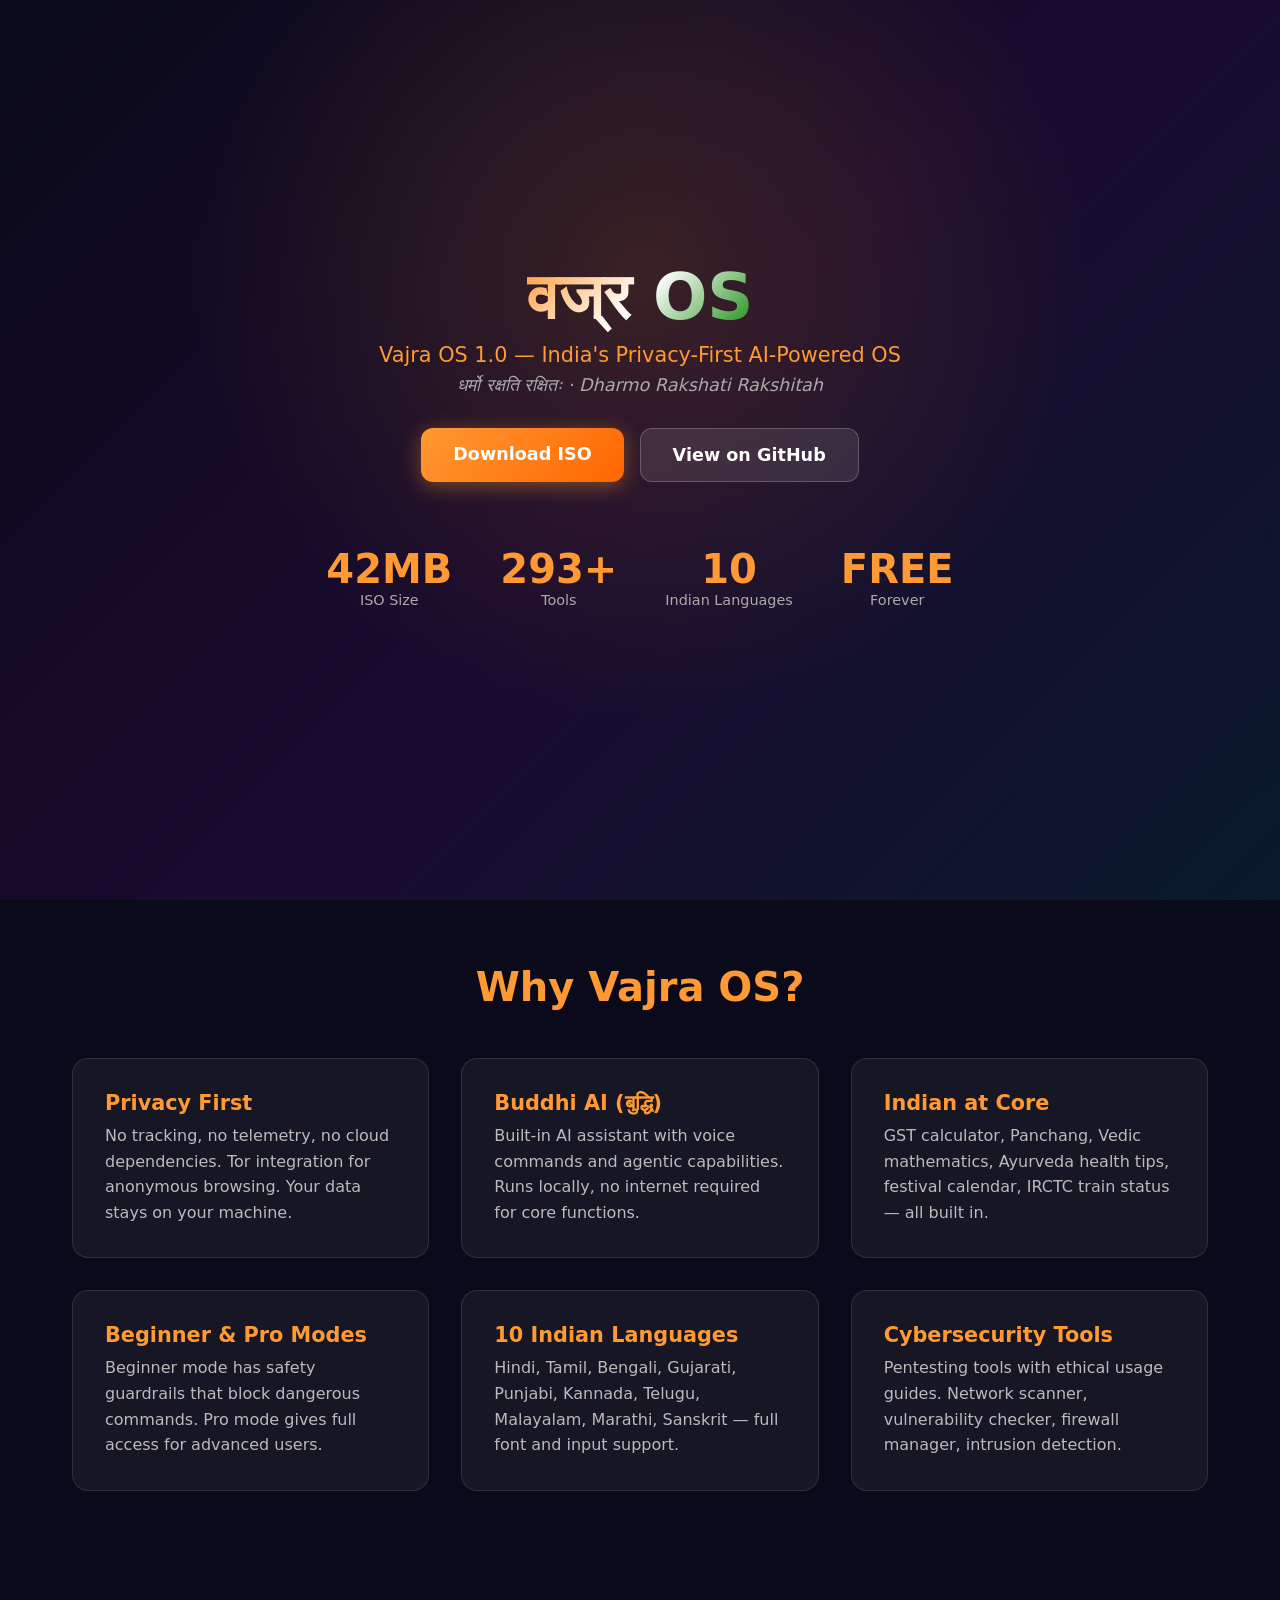
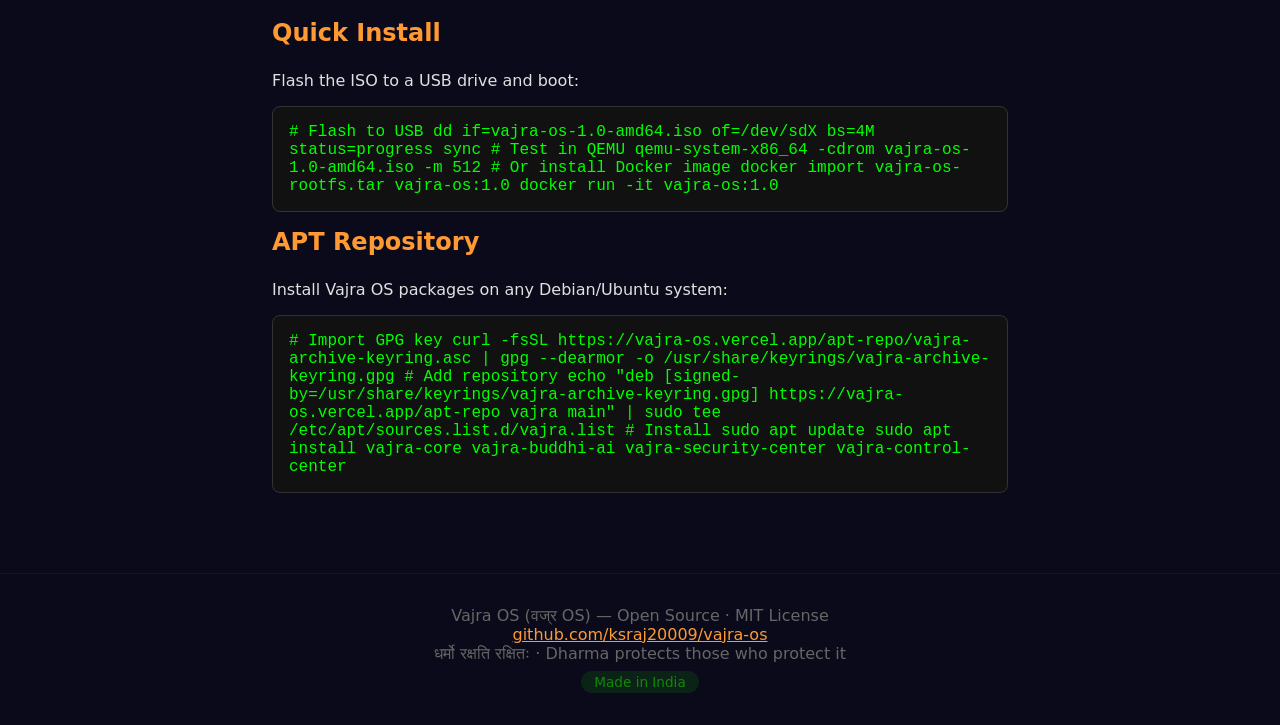
==== web/index.html @ 60f8f5bd "feat: Vajra OS landing page for Vercel deployment — downloads, features, APT repo, install guide" ====
<!DOCTYPE html>
<html lang="en">
<head>
    <meta charset="UTF-8">
    <meta name="viewport" content="width=device-width, initial-scale=1.0">
    <title>Vajra OS — India's Privacy-First AI-Powered OS</title>
    <meta name="description" content="Vajra OS (वज्र OS) — India's privacy-first, AI-powered operating system. Download free, boot anywhere.">
    <style>
        * { margin: 0; padding: 0; box-sizing: border-box; }
        body {
            font-family: 'Segoe UI', system-ui, -apple-system, sans-serif;
            background: #0a0a1a;
            color: #e0e0e0;
            overflow-x: hidden;
        }
        .hero {
            min-height: 100vh;
            display: flex;
            flex-direction: column;
            align-items: center;
            justify-content: center;
            text-align: center;
            background: linear-gradient(135deg, #0a0a1a 0%, #1a0a2e 50%, #0a1a2e 100%);
            position: relative;
        }
        .hero::before {
            content: '';
            position: absolute;
            top: 0; left: 0; right: 0; bottom: 0;
            background: radial-gradient(circle at 50% 30%, rgba(255, 165, 0, 0.15), transparent 50%);
        }
        .logo {
            font-size: 4rem;
            font-weight: 800;
            background: linear-gradient(135deg, #FF9933, #ffffff, #138808);
            -webkit-background-clip: text;
            -webkit-text-fill-color: transparent;
            margin-bottom: 0.5rem;
            z-index: 1;
        }
        .tagline {
            font-size: 1.3rem;
            color: #FF9933;
            margin-bottom: 0.5rem;
            z-index: 1;
        }
        .sanskrit {
            font-size: 1.1rem;
            color: #aaa;
            margin-bottom: 2rem;
            z-index: 1;
            font-style: italic;
        }
        .downloads {
            display: flex;
            gap: 1rem;
            flex-wrap: wrap;
            justify-content: center;
            z-index: 1;
            margin-bottom: 2rem;
        }
        .btn {
            padding: 1rem 2rem;
            border-radius: 12px;
            text-decoration: none;
            font-weight: 600;
            font-size: 1.1rem;
            transition: transform 0.2s, box-shadow 0.2s;
        }
        .btn-primary {
            background: linear-gradient(135deg, #FF9933, #FF6600);
            color: #fff;
            box-shadow: 0 4px 20px rgba(255, 153, 51, 0.4);
        }
        .btn-primary:hover { transform: translateY(-2px); box-shadow: 0 6px 30px rgba(255, 153, 51, 0.6); }
        .btn-secondary {
            background: rgba(255, 255, 255, 0.1);
            color: #fff;
            border: 1px solid rgba(255, 255, 255, 0.2);
        }
        .btn-secondary:hover { background: rgba(255, 255, 255, 0.2); transform: translateY(-2px); }
        .features {
            padding: 4rem 2rem;
            max-width: 1200px;
            margin: 0 auto;
        }
        .features h2 {
            text-align: center;
            font-size: 2.5rem;
            margin-bottom: 3rem;
            color: #FF9933;
        }
        .grid {
            display: grid;
            grid-template-columns: repeat(auto-fit, minmax(280px, 1fr));
            gap: 2rem;
        }
        .card {
            background: rgba(255, 255, 255, 0.05);
            border: 1px solid rgba(255, 255, 255, 0.1);
            border-radius: 16px;
            padding: 2rem;
            transition: border-color 0.3s;
        }
        .card:hover { border-color: #FF9933; }
        .card h3 { color: #FF9933; margin-bottom: 0.5rem; font-size: 1.3rem; }
        .card p { color: #bbb; line-height: 1.6; }
        .stats {
            display: flex;
            justify-content: center;
            gap: 3rem;
            flex-wrap: wrap;
            padding: 2rem;
            z-index: 1;
        }
        .stat { text-align: center; }
        .stat .num { font-size: 2.5rem; font-weight: 800; color: #FF9933; }
        .stat .label { color: #aaa; font-size: 0.9rem; }
        .install {
            padding: 4rem 2rem;
            max-width: 800px;
            margin: 0 auto;
        }
        .install h2 { color: #FF9933; margin-bottom: 1.5rem; }
        .code {
            background: #111;
            border: 1px solid #333;
            border-radius: 8px;
            padding: 1rem;
            font-family: 'Courier New', monospace;
            color: #0f0;
            margin: 1rem 0;
            overflow-x: auto;
        }
        footer {
            text-align: center;
            padding: 2rem;
            color: #666;
            border-top: 1px solid rgba(255, 255, 255, 0.05);
        }
        .badge {
            display: inline-block;
            padding: 0.2rem 0.8rem;
            background: rgba(19, 136, 8, 0.2);
            color: #138808;
            border-radius: 20px;
            font-size: 0.85rem;
            margin-top: 0.5rem;
        }
    </style>
</head>
<body>
    <div class="hero">
        <div class="logo">वज्र OS</div>
        <div class="tagline">Vajra OS 1.0 — India's Privacy-First AI-Powered OS</div>
        <div class="sanskrit">धर्मो रक्षति रक्षितः · Dharmo Rakshati Rakshitah</div>
        <div class="downloads">
            <a href="https://github.com/ksraj20009/vajra-os/releases" class="btn btn-primary">Download ISO</a>
            <a href="https://github.com/ksraj20009/vajra-os" class="btn btn-secondary">View on GitHub</a>
        </div>
        <div class="stats">
            <div class="stat"><div class="num">42MB</div><div class="label">ISO Size</div></div>
            <div class="stat"><div class="num">293+</div><div class="label">Tools</div></div>
            <div class="stat"><div class="num">10</div><div class="label">Indian Languages</div></div>
            <div class="stat"><div class="num">FREE</div><div class="label">Forever</div></div>
        </div>
    </div>

    <div class="features">
        <h2>Why Vajra OS?</h2>
        <div class="grid">
            <div class="card">
                <h3>Privacy First</h3>
                <p>No tracking, no telemetry, no cloud dependencies. Tor integration for anonymous browsing. Your data stays on your machine.</p>
            </div>
            <div class="card">
                <h3>Buddhi AI (बुद्धि)</h3>
                <p>Built-in AI assistant with voice commands and agentic capabilities. Runs locally, no internet required for core functions.</p>
            </div>
            <div class="card">
                <h3>Indian at Core</h3>
                <p>GST calculator, Panchang, Vedic mathematics, Ayurveda health tips, festival calendar, IRCTC train status — all built in.</p>
            </div>
            <div class="card">
                <h3>Beginner & Pro Modes</h3>
                <p>Beginner mode has safety guardrails that block dangerous commands. Pro mode gives full access for advanced users.</p>
            </div>
            <div class="card">
                <h3>10 Indian Languages</h3>
                <p>Hindi, Tamil, Bengali, Gujarati, Punjabi, Kannada, Telugu, Malayalam, Marathi, Sanskrit — full font and input support.</p>
            </div>
            <div class="card">
                <h3>Cybersecurity Tools</h3>
                <p>Pentesting tools with ethical usage guides. Network scanner, vulnerability checker, firewall manager, intrusion detection.</p>
            </div>
        </div>
    </div>

    <div class="install">
        <h2>Quick Install</h2>
        <p>Flash the ISO to a USB drive and boot:</p>
        <div class="code"># Flash to USB
dd if=vajra-os-1.0-amd64.iso of=/dev/sdX bs=4M status=progress
sync

# Test in QEMU
qemu-system-x86_64 -cdrom vajra-os-1.0-amd64.iso -m 512

# Or install Docker image
docker import vajra-os-rootfs.tar vajra-os:1.0
docker run -it vajra-os:1.0</div>
        
        <h2>APT Repository</h2>
        <p>Install Vajra OS packages on any Debian/Ubuntu system:</p>
        <div class="code"># Import GPG key
curl -fsSL https://vajra-os.vercel.app/apt-repo/vajra-archive-keyring.asc | gpg --dearmor -o /usr/share/keyrings/vajra-archive-keyring.gpg

# Add repository
echo "deb [signed-by=/usr/share/keyrings/vajra-archive-keyring.gpg] https://vajra-os.vercel.app/apt-repo vajra main" | sudo tee /etc/apt/sources.list.d/vajra.list

# Install
sudo apt update
sudo apt install vajra-core vajra-buddhi-ai vajra-security-center vajra-control-center</div>
    </div>

    <footer>
        <p>Vajra OS (वज्र OS) — Open Source · MIT License</p>
        <p><a href="https://github.com/ksraj20009/vajra-os" style="color:#FF9933">github.com/ksraj20009/vajra-os</a></p>
        <p>धर्मो रक्षति रक्षितः · Dharma protects those who protect it</p>
        <span class="badge">Made in India</span>
    </footer>
</body>
</html>
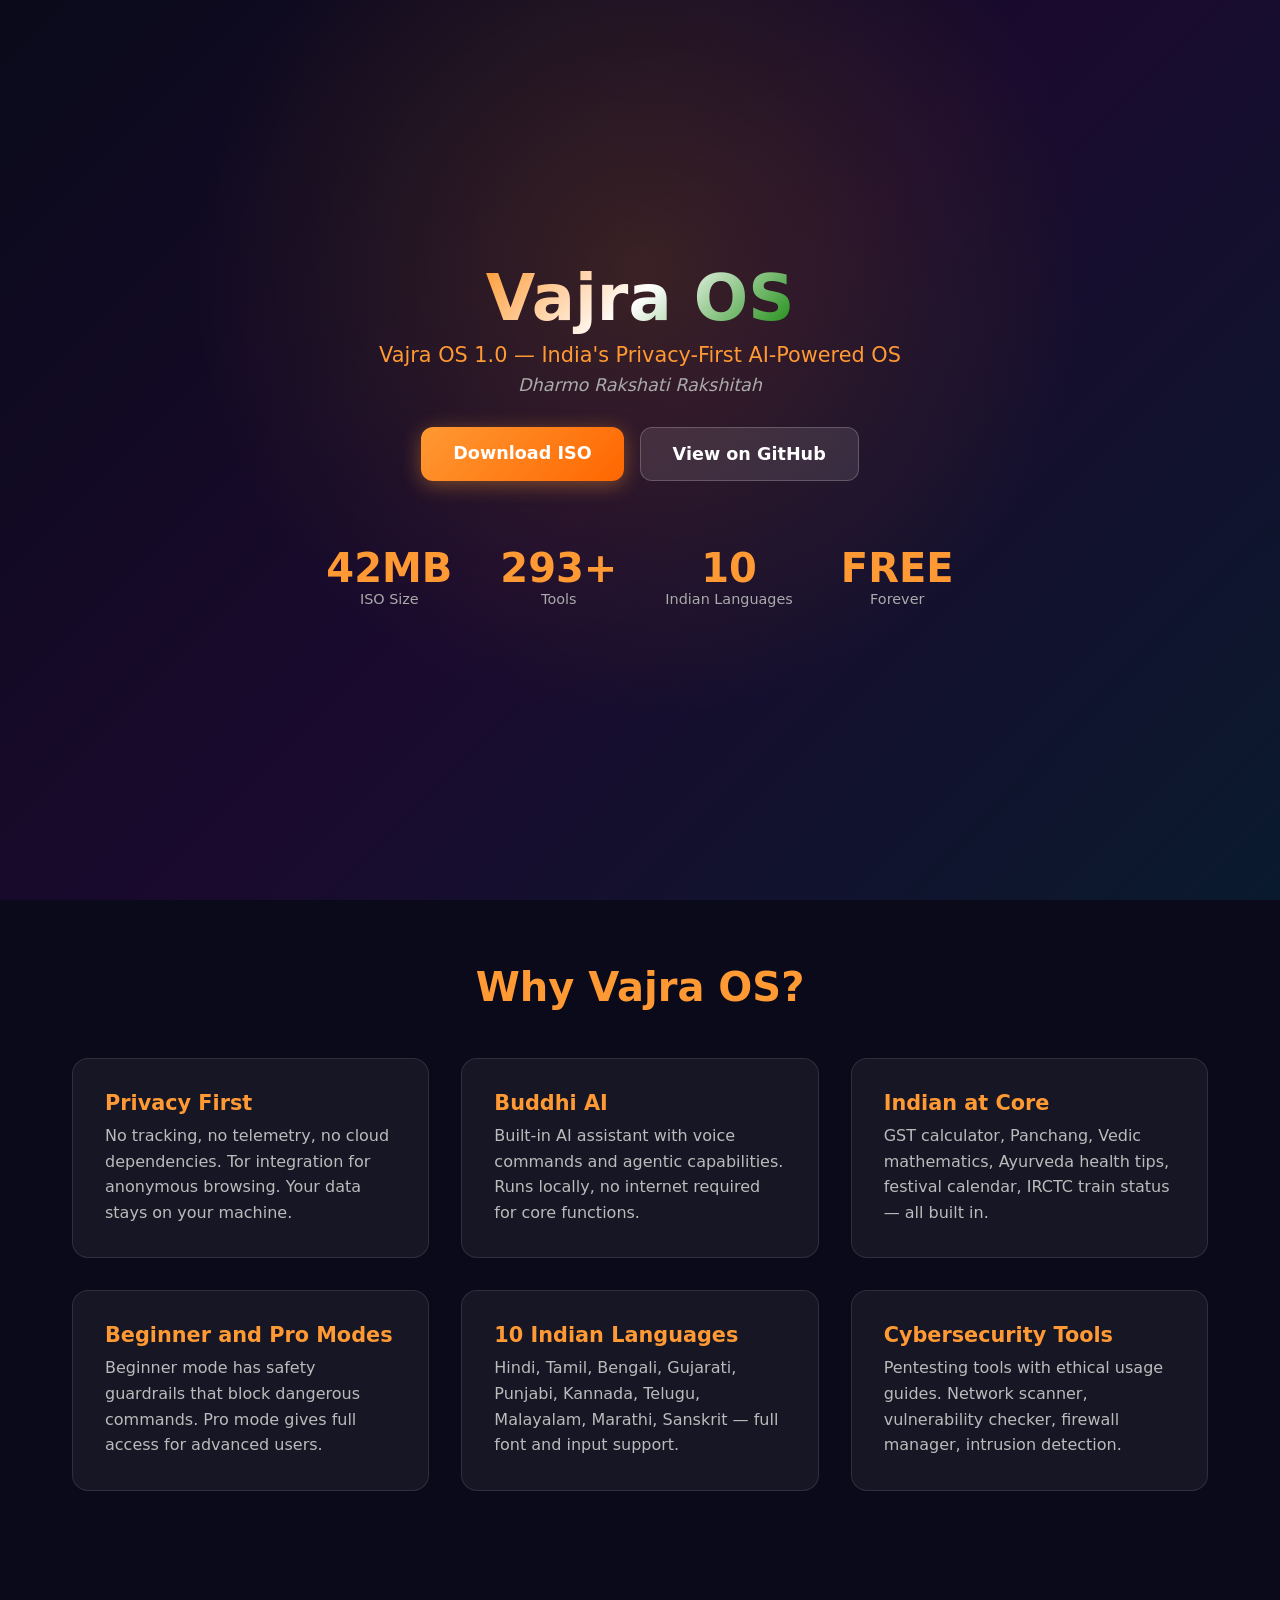
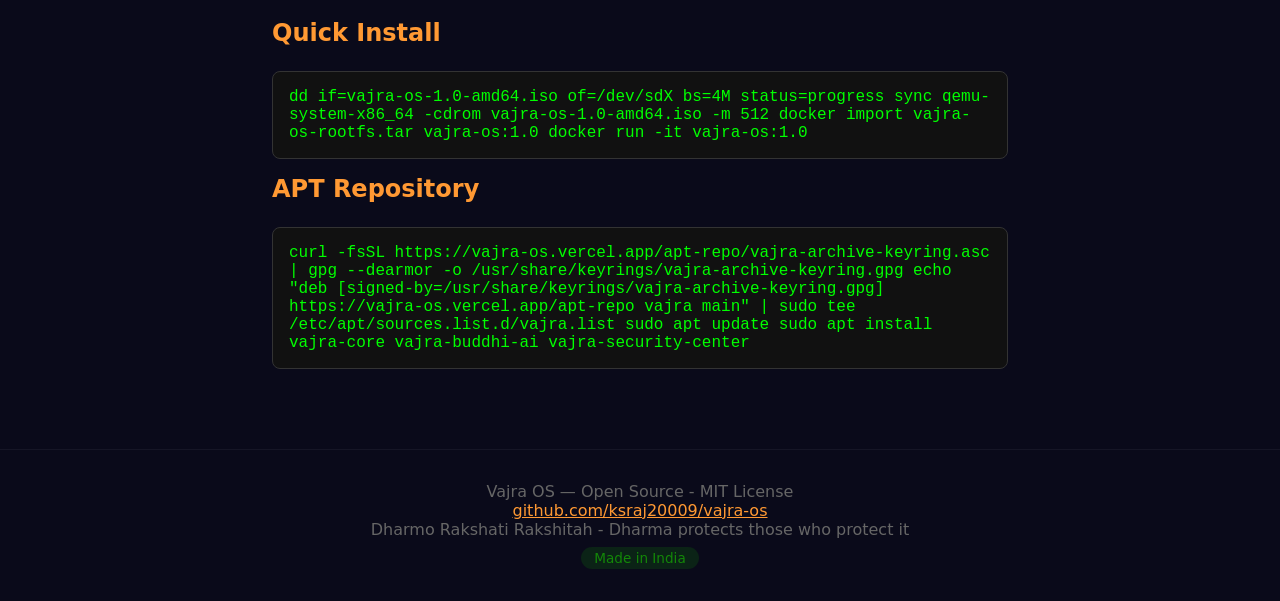
==== commit c3c501c4: "deploy: Updated landing page with Vercel URLs (vajra-os.vercel.app) for APT repo" ====
--- a/web/index.html
+++ b/web/index.html
@@ -4,156 +4,44 @@
     <meta charset="UTF-8">
     <meta name="viewport" content="width=device-width, initial-scale=1.0">
     <title>Vajra OS — India's Privacy-First AI-Powered OS</title>
-    <meta name="description" content="Vajra OS (वज्र OS) — India's privacy-first, AI-powered operating system. Download free, boot anywhere.">
+    <meta name="description" content="Vajra OS — India's privacy-first, AI-powered operating system. Download free, boot anywhere.">
     <style>
         * { margin: 0; padding: 0; box-sizing: border-box; }
-        body {
-            font-family: 'Segoe UI', system-ui, -apple-system, sans-serif;
-            background: #0a0a1a;
-            color: #e0e0e0;
-            overflow-x: hidden;
-        }
-        .hero {
-            min-height: 100vh;
-            display: flex;
-            flex-direction: column;
-            align-items: center;
-            justify-content: center;
-            text-align: center;
-            background: linear-gradient(135deg, #0a0a1a 0%, #1a0a2e 50%, #0a1a2e 100%);
-            position: relative;
-        }
-        .hero::before {
-            content: '';
-            position: absolute;
-            top: 0; left: 0; right: 0; bottom: 0;
-            background: radial-gradient(circle at 50% 30%, rgba(255, 165, 0, 0.15), transparent 50%);
-        }
-        .logo {
-            font-size: 4rem;
-            font-weight: 800;
-            background: linear-gradient(135deg, #FF9933, #ffffff, #138808);
-            -webkit-background-clip: text;
-            -webkit-text-fill-color: transparent;
-            margin-bottom: 0.5rem;
-            z-index: 1;
-        }
-        .tagline {
-            font-size: 1.3rem;
-            color: #FF9933;
-            margin-bottom: 0.5rem;
-            z-index: 1;
-        }
-        .sanskrit {
-            font-size: 1.1rem;
-            color: #aaa;
-            margin-bottom: 2rem;
-            z-index: 1;
-            font-style: italic;
-        }
-        .downloads {
-            display: flex;
-            gap: 1rem;
-            flex-wrap: wrap;
-            justify-content: center;
-            z-index: 1;
-            margin-bottom: 2rem;
-        }
-        .btn {
-            padding: 1rem 2rem;
-            border-radius: 12px;
-            text-decoration: none;
-            font-weight: 600;
-            font-size: 1.1rem;
-            transition: transform 0.2s, box-shadow 0.2s;
-        }
-        .btn-primary {
-            background: linear-gradient(135deg, #FF9933, #FF6600);
-            color: #fff;
-            box-shadow: 0 4px 20px rgba(255, 153, 51, 0.4);
-        }
+        body { font-family: 'Segoe UI', system-ui, sans-serif; background: #0a0a1a; color: #e0e0e0; overflow-x: hidden; }
+        .hero { min-height: 100vh; display: flex; flex-direction: column; align-items: center; justify-content: center; text-align: center; background: linear-gradient(135deg, #0a0a1a 0%, #1a0a2e 50%, #0a1a2e 100%); position: relative; }
+        .hero::before { content: ''; position: absolute; top: 0; left: 0; right: 0; bottom: 0; background: radial-gradient(circle at 50% 30%, rgba(255, 165, 0, 0.15), transparent 50%); }
+        .logo { font-size: 4rem; font-weight: 800; background: linear-gradient(135deg, #FF9933, #ffffff, #138808); -webkit-background-clip: text; -webkit-text-fill-color: transparent; margin-bottom: 0.5rem; z-index: 1; }
+        .tagline { font-size: 1.3rem; color: #FF9933; margin-bottom: 0.5rem; z-index: 1; }
+        .sanskrit { font-size: 1.1rem; color: #aaa; margin-bottom: 2rem; z-index: 1; font-style: italic; }
+        .downloads { display: flex; gap: 1rem; flex-wrap: wrap; justify-content: center; z-index: 1; margin-bottom: 2rem; }
+        .btn { padding: 1rem 2rem; border-radius: 12px; text-decoration: none; font-weight: 600; font-size: 1.1rem; transition: transform 0.2s, box-shadow 0.2s; }
+        .btn-primary { background: linear-gradient(135deg, #FF9933, #FF6600); color: #fff; box-shadow: 0 4px 20px rgba(255, 153, 51, 0.4); }
         .btn-primary:hover { transform: translateY(-2px); box-shadow: 0 6px 30px rgba(255, 153, 51, 0.6); }
-        .btn-secondary {
-            background: rgba(255, 255, 255, 0.1);
-            color: #fff;
-            border: 1px solid rgba(255, 255, 255, 0.2);
-        }
+        .btn-secondary { background: rgba(255, 255, 255, 0.1); color: #fff; border: 1px solid rgba(255, 255, 255, 0.2); }
         .btn-secondary:hover { background: rgba(255, 255, 255, 0.2); transform: translateY(-2px); }
-        .features {
-            padding: 4rem 2rem;
-            max-width: 1200px;
-            margin: 0 auto;
-        }
-        .features h2 {
-            text-align: center;
-            font-size: 2.5rem;
-            margin-bottom: 3rem;
-            color: #FF9933;
-        }
-        .grid {
-            display: grid;
-            grid-template-columns: repeat(auto-fit, minmax(280px, 1fr));
-            gap: 2rem;
-        }
-        .card {
-            background: rgba(255, 255, 255, 0.05);
-            border: 1px solid rgba(255, 255, 255, 0.1);
-            border-radius: 16px;
-            padding: 2rem;
-            transition: border-color 0.3s;
-        }
+        .features { padding: 4rem 2rem; max-width: 1200px; margin: 0 auto; }
+        .features h2 { text-align: center; font-size: 2.5rem; margin-bottom: 3rem; color: #FF9933; }
+        .grid { display: grid; grid-template-columns: repeat(auto-fit, minmax(280px, 1fr)); gap: 2rem; }
+        .card { background: rgba(255, 255, 255, 0.05); border: 1px solid rgba(255, 255, 255, 0.1); border-radius: 16px; padding: 2rem; }
         .card:hover { border-color: #FF9933; }
         .card h3 { color: #FF9933; margin-bottom: 0.5rem; font-size: 1.3rem; }
         .card p { color: #bbb; line-height: 1.6; }
-        .stats {
-            display: flex;
-            justify-content: center;
-            gap: 3rem;
-            flex-wrap: wrap;
-            padding: 2rem;
-            z-index: 1;
-        }
+        .stats { display: flex; justify-content: center; gap: 3rem; flex-wrap: wrap; padding: 2rem; z-index: 1; }
         .stat { text-align: center; }
         .stat .num { font-size: 2.5rem; font-weight: 800; color: #FF9933; }
         .stat .label { color: #aaa; font-size: 0.9rem; }
-        .install {
-            padding: 4rem 2rem;
-            max-width: 800px;
-            margin: 0 auto;
-        }
+        .install { padding: 4rem 2rem; max-width: 800px; margin: 0 auto; }
         .install h2 { color: #FF9933; margin-bottom: 1.5rem; }
-        .code {
-            background: #111;
-            border: 1px solid #333;
-            border-radius: 8px;
-            padding: 1rem;
-            font-family: 'Courier New', monospace;
-            color: #0f0;
-            margin: 1rem 0;
-            overflow-x: auto;
-        }
-        footer {
-            text-align: center;
-            padding: 2rem;
-            color: #666;
-            border-top: 1px solid rgba(255, 255, 255, 0.05);
-        }
-        .badge {
-            display: inline-block;
-            padding: 0.2rem 0.8rem;
-            background: rgba(19, 136, 8, 0.2);
-            color: #138808;
-            border-radius: 20px;
-            font-size: 0.85rem;
-            margin-top: 0.5rem;
-        }
+        .code { background: #111; border: 1px solid #333; border-radius: 8px; padding: 1rem; font-family: 'Courier New', monospace; color: #0f0; margin: 1rem 0; overflow-x: auto; }
+        footer { text-align: center; padding: 2rem; color: #666; border-top: 1px solid rgba(255, 255, 255, 0.05); }
+        .badge { display: inline-block; padding: 0.2rem 0.8rem; background: rgba(19, 136, 8, 0.2); color: #138808; border-radius: 20px; font-size: 0.85rem; margin-top: 0.5rem; }
     </style>
 </head>
 <body>
     <div class="hero">
-        <div class="logo">वज्र OS</div>
+        <div class="logo">Vajra OS</div>
         <div class="tagline">Vajra OS 1.0 — India's Privacy-First AI-Powered OS</div>
-        <div class="sanskrit">धर्मो रक्षति रक्षितः · Dharmo Rakshati Rakshitah</div>
+        <div class="sanskrit">Dharmo Rakshati Rakshitah</div>
         <div class="downloads">
             <a href="https://github.com/ksraj20009/vajra-os/releases" class="btn btn-primary">Download ISO</a>
             <a href="https://github.com/ksraj20009/vajra-os" class="btn btn-secondary">View on GitHub</a>
@@ -165,68 +53,34 @@
             <div class="stat"><div class="num">FREE</div><div class="label">Forever</div></div>
         </div>
     </div>
-
     <div class="features">
         <h2>Why Vajra OS?</h2>
         <div class="grid">
-            <div class="card">
-                <h3>Privacy First</h3>
-                <p>No tracking, no telemetry, no cloud dependencies. Tor integration for anonymous browsing. Your data stays on your machine.</p>
-            </div>
-            <div class="card">
-                <h3>Buddhi AI (बुद्धि)</h3>
-                <p>Built-in AI assistant with voice commands and agentic capabilities. Runs locally, no internet required for core functions.</p>
-            </div>
-            <div class="card">
-                <h3>Indian at Core</h3>
-                <p>GST calculator, Panchang, Vedic mathematics, Ayurveda health tips, festival calendar, IRCTC train status — all built in.</p>
-            </div>
-            <div class="card">
-                <h3>Beginner & Pro Modes</h3>
-                <p>Beginner mode has safety guardrails that block dangerous commands. Pro mode gives full access for advanced users.</p>
-            </div>
-            <div class="card">
-                <h3>10 Indian Languages</h3>
-                <p>Hindi, Tamil, Bengali, Gujarati, Punjabi, Kannada, Telugu, Malayalam, Marathi, Sanskrit — full font and input support.</p>
-            </div>
-            <div class="card">
-                <h3>Cybersecurity Tools</h3>
-                <p>Pentesting tools with ethical usage guides. Network scanner, vulnerability checker, firewall manager, intrusion detection.</p>
-            </div>
+            <div class="card"><h3>Privacy First</h3><p>No tracking, no telemetry, no cloud dependencies. Tor integration for anonymous browsing. Your data stays on your machine.</p></div>
+            <div class="card"><h3>Buddhi AI</h3><p>Built-in AI assistant with voice commands and agentic capabilities. Runs locally, no internet required for core functions.</p></div>
+            <div class="card"><h3>Indian at Core</h3><p>GST calculator, Panchang, Vedic mathematics, Ayurveda health tips, festival calendar, IRCTC train status — all built in.</p></div>
+            <div class="card"><h3>Beginner and Pro Modes</h3><p>Beginner mode has safety guardrails that block dangerous commands. Pro mode gives full access for advanced users.</p></div>
+            <div class="card"><h3>10 Indian Languages</h3><p>Hindi, Tamil, Bengali, Gujarati, Punjabi, Kannada, Telugu, Malayalam, Marathi, Sanskrit — full font and input support.</p></div>
+            <div class="card"><h3>Cybersecurity Tools</h3><p>Pentesting tools with ethical usage guides. Network scanner, vulnerability checker, firewall manager, intrusion detection.</p></div>
         </div>
     </div>
-
     <div class="install">
         <h2>Quick Install</h2>
-        <p>Flash the ISO to a USB drive and boot:</p>
-        <div class="code"># Flash to USB
-dd if=vajra-os-1.0-amd64.iso of=/dev/sdX bs=4M status=progress
+        <div class="code">dd if=vajra-os-1.0-amd64.iso of=/dev/sdX bs=4M status=progress
 sync
-
-# Test in QEMU
 qemu-system-x86_64 -cdrom vajra-os-1.0-amd64.iso -m 512
-
-# Or install Docker image
 docker import vajra-os-rootfs.tar vajra-os:1.0
 docker run -it vajra-os:1.0</div>
-        
         <h2>APT Repository</h2>
-        <p>Install Vajra OS packages on any Debian/Ubuntu system:</p>
-        <div class="code"># Import GPG key
-curl -fsSL https://vajra-os.vercel.app/apt-repo/vajra-archive-keyring.asc | gpg --dearmor -o /usr/share/keyrings/vajra-archive-keyring.gpg
-
-# Add repository
+        <div class="code">curl -fsSL https://vajra-os.vercel.app/apt-repo/vajra-archive-keyring.asc | gpg --dearmor -o /usr/share/keyrings/vajra-archive-keyring.gpg
 echo "deb [signed-by=/usr/share/keyrings/vajra-archive-keyring.gpg] https://vajra-os.vercel.app/apt-repo vajra main" | sudo tee /etc/apt/sources.list.d/vajra.list
-
-# Install
 sudo apt update
-sudo apt install vajra-core vajra-buddhi-ai vajra-security-center vajra-control-center</div>
+sudo apt install vajra-core vajra-buddhi-ai vajra-security-center</div>
     </div>
-
     <footer>
-        <p>Vajra OS (वज्र OS) — Open Source · MIT License</p>
+        <p>Vajra OS — Open Source - MIT License</p>
         <p><a href="https://github.com/ksraj20009/vajra-os" style="color:#FF9933">github.com/ksraj20009/vajra-os</a></p>
-        <p>धर्मो रक्षति रक्षितः · Dharma protects those who protect it</p>
+        <p>Dharmo Rakshati Rakshitah - Dharma protects those who protect it</p>
         <span class="badge">Made in India</span>
     </footer>
 </body>
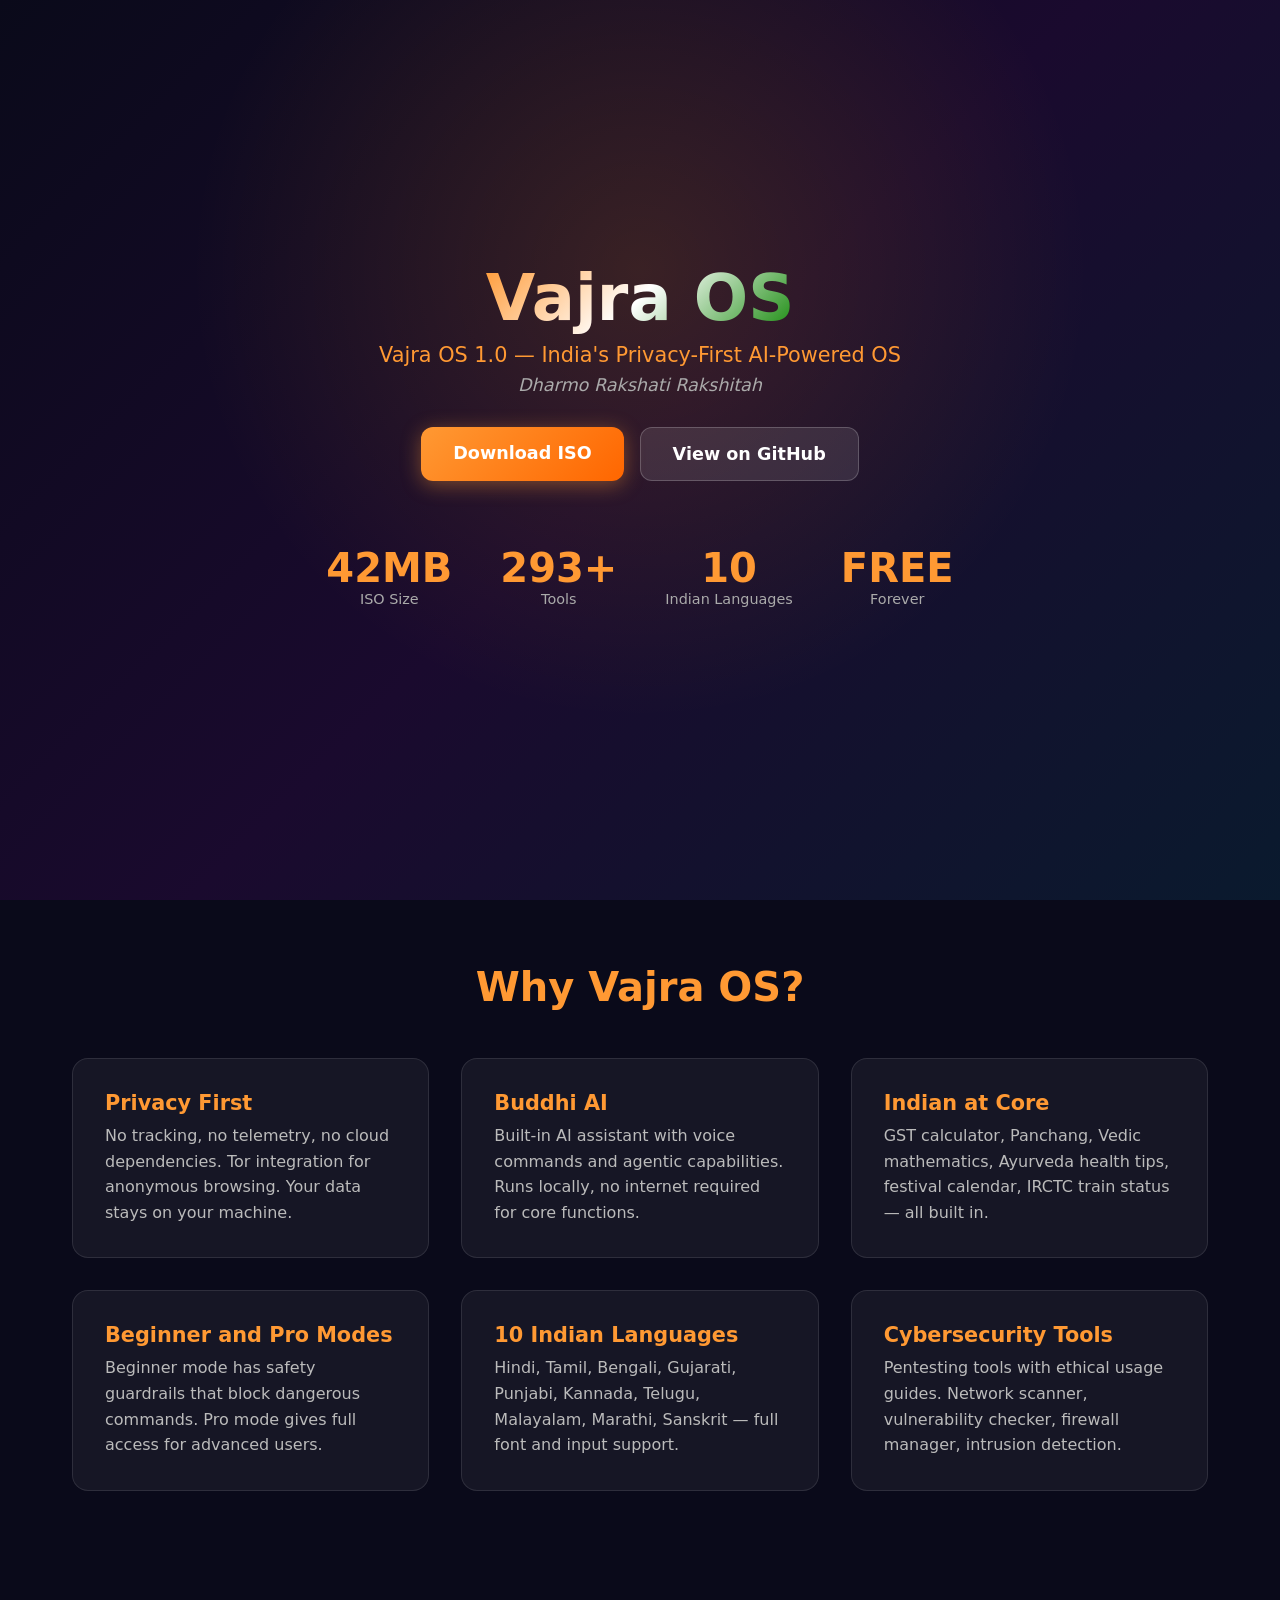
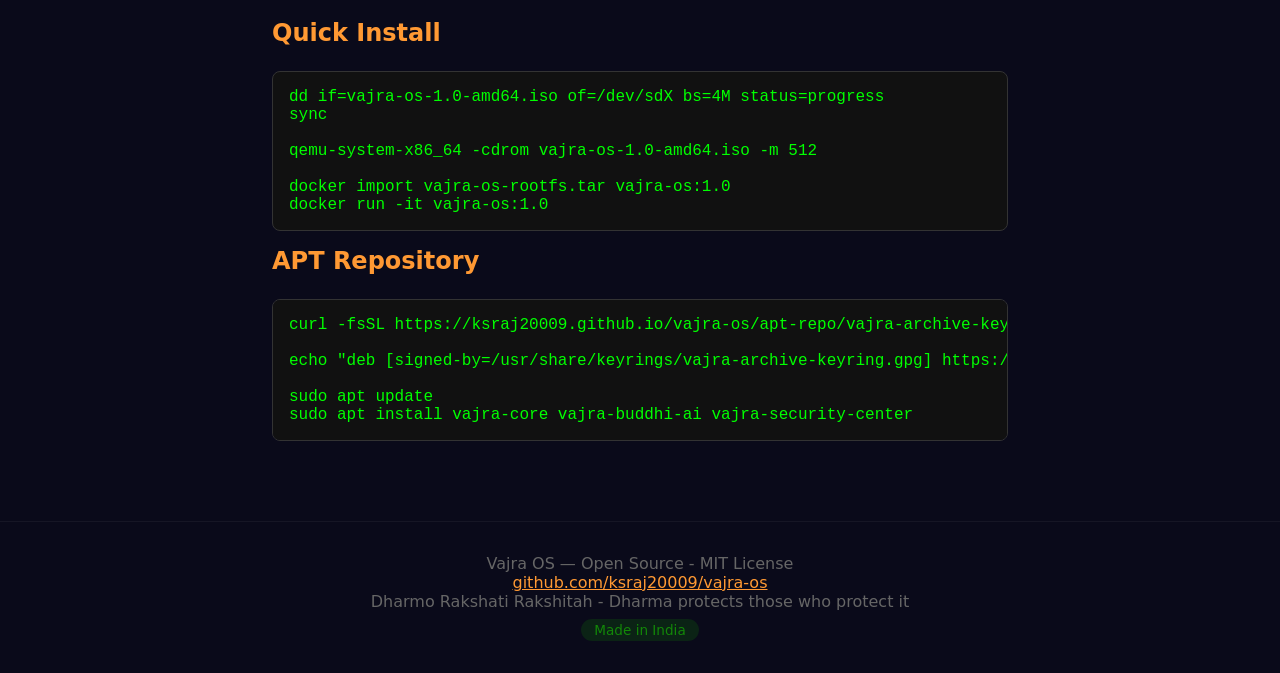
==== commit c34873d7: "fix: Updated APT repo URLs to use GitHub Pages (ksraj20009.github.io) instead of broken Vercel" ====
--- a/web/index.html
+++ b/web/index.html
@@ -32,7 +32,7 @@
         .stat .label { color: #aaa; font-size: 0.9rem; }
         .install { padding: 4rem 2rem; max-width: 800px; margin: 0 auto; }
         .install h2 { color: #FF9933; margin-bottom: 1.5rem; }
-        .code { background: #111; border: 1px solid #333; border-radius: 8px; padding: 1rem; font-family: 'Courier New', monospace; color: #0f0; margin: 1rem 0; overflow-x: auto; }
+        .code { background: #111; border: 1px solid #333; border-radius: 8px; padding: 1rem; font-family: 'Courier New', monospace; color: #0f0; margin: 1rem 0; overflow-x: auto; white-space: pre; }
         footer { text-align: center; padding: 2rem; color: #666; border-top: 1px solid rgba(255, 255, 255, 0.05); }
         .badge { display: inline-block; padding: 0.2rem 0.8rem; background: rgba(19, 136, 8, 0.2); color: #138808; border-radius: 20px; font-size: 0.85rem; margin-top: 0.5rem; }
     </style>
@@ -68,12 +68,16 @@
         <h2>Quick Install</h2>
         <div class="code">dd if=vajra-os-1.0-amd64.iso of=/dev/sdX bs=4M status=progress
 sync
+
 qemu-system-x86_64 -cdrom vajra-os-1.0-amd64.iso -m 512
+
 docker import vajra-os-rootfs.tar vajra-os:1.0
 docker run -it vajra-os:1.0</div>
         <h2>APT Repository</h2>
-        <div class="code">curl -fsSL https://vajra-os.vercel.app/apt-repo/vajra-archive-keyring.asc | gpg --dearmor -o /usr/share/keyrings/vajra-archive-keyring.gpg
-echo "deb [signed-by=/usr/share/keyrings/vajra-archive-keyring.gpg] https://vajra-os.vercel.app/apt-repo vajra main" | sudo tee /etc/apt/sources.list.d/vajra.list
+        <div class="code">curl -fsSL https://ksraj20009.github.io/vajra-os/apt-repo/vajra-archive-keyring.asc | gpg --dearmor -o /usr/share/keyrings/vajra-archive-keyring.gpg
+
+echo "deb [signed-by=/usr/share/keyrings/vajra-archive-keyring.gpg] https://ksraj20009.github.io/vajra-os/apt-repo vajra main" | sudo tee /etc/apt/sources.list.d/vajra.list
+
 sudo apt update
 sudo apt install vajra-core vajra-buddhi-ai vajra-security-center</div>
     </div>
